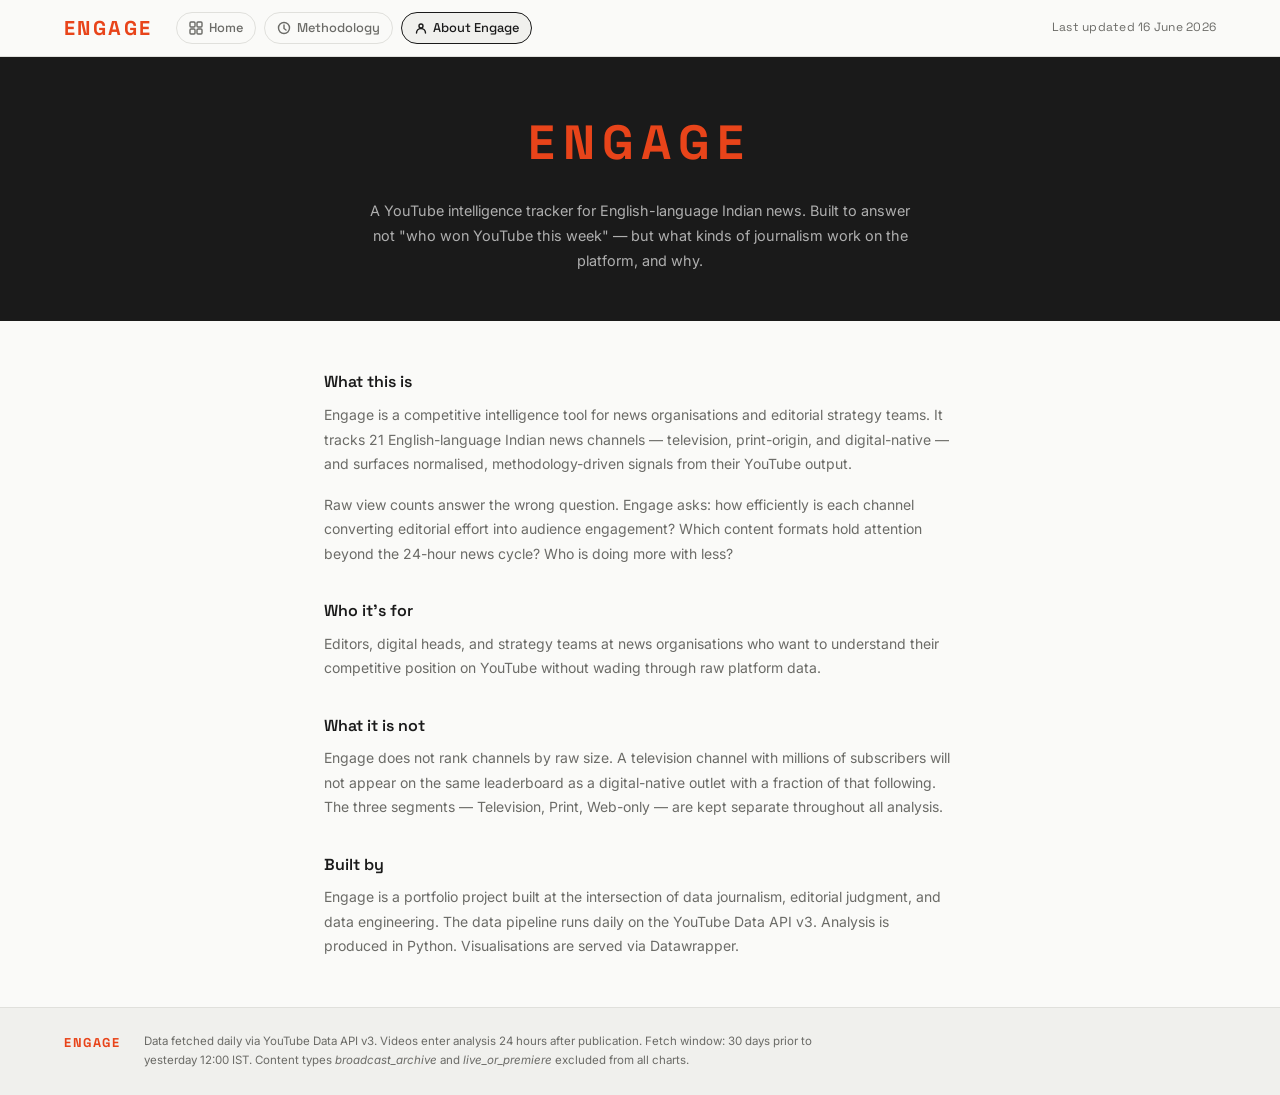
==== about.html @ f5856cd3 "Add files via upload" ====
<!DOCTYPE html>
<html lang="en">
<head>
  <meta charset="UTF-8" />
  <meta name="viewport" content="width=device-width, initial-scale=1.0" />
  <title>About — Engage</title>
  <link rel="preconnect" href="https://fonts.googleapis.com" />
  <link rel="preconnect" href="https://fonts.gstatic.com" crossorigin />
  <link href="https://fonts.googleapis.com/css2?family=Space+Grotesk:wght@400;500;600;700&family=Inter:wght@400;500;600&display=swap" rel="stylesheet" />
  <link rel="stylesheet" href="style.css" />
</head>
<body>

  <header class="site-header">
    <div class="header-inner">
      <div class="wordmark">ENGAGE</div>
      <nav class="site-nav">
        <a href="index.html" class="nav-pill">
          <svg width="14" height="14" viewBox="0 0 14 14" fill="none"><rect x="1" y="1" width="5" height="5" rx="1" stroke="currentColor" stroke-width="1.4"/><rect x="8" y="1" width="5" height="5" rx="1" stroke="currentColor" stroke-width="1.4"/><rect x="1" y="8" width="5" height="5" rx="1" stroke="currentColor" stroke-width="1.4"/><rect x="8" y="8" width="5" height="5" rx="1" stroke="currentColor" stroke-width="1.4"/></svg>
          Home
        </a>
        <a href="methodology.html" class="nav-pill">
          <svg width="14" height="14" viewBox="0 0 14 14" fill="none"><circle cx="7" cy="7" r="5.5" stroke="currentColor" stroke-width="1.4"/><path d="M7 4v3.5l2 1.5" stroke="currentColor" stroke-width="1.4" stroke-linecap="round"/></svg>
          Methodology
        </a>
        <a href="about.html" class="nav-pill active">
          <svg width="14" height="14" viewBox="0 0 14 14" fill="none"><circle cx="7" cy="5" r="2" stroke="currentColor" stroke-width="1.4"/><path d="M2.5 12c0-2.485 2.015-4.5 4.5-4.5s4.5 2.015 4.5 4.5" stroke="currentColor" stroke-width="1.4" stroke-linecap="round"/></svg>
          About Engage
        </a>
      </nav>
      <div class="last-updated">Last updated 16 June 2026</div>
    </div>
  </header>

  <div class="about-hero">
    <span class="wordmark-large">ENGAGE</span>
    <p>A YouTube intelligence tracker for English-language Indian news. Built to answer not "who won YouTube this week" — but what kinds of journalism work on the platform, and why.</p>
  </div>

  <div class="page-content">
    <h2>What this is</h2>
    <p>Engage is a competitive intelligence tool for news organisations and editorial strategy teams. It tracks 21 English-language Indian news channels — television, print-origin, and digital-native — and surfaces normalised, methodology-driven signals from their YouTube output.</p>
    <p>Raw view counts answer the wrong question. Engage asks: how efficiently is each channel converting editorial effort into audience engagement? Which content formats hold attention beyond the 24-hour news cycle? Who is doing more with less?</p>

    <h2>Who it's for</h2>
    <p>Editors, digital heads, and strategy teams at news organisations who want to understand their competitive position on YouTube without wading through raw platform data.</p>

    <h2>What it is not</h2>
    <p>Engage does not rank channels by raw size. A television channel with millions of subscribers will not appear on the same leaderboard as a digital-native outlet with a fraction of that following. The three segments — Television, Print, Web-only — are kept separate throughout all analysis.</p>

    <h2>Built by</h2>
    <p>Engage is a portfolio project built at the intersection of data journalism, editorial judgment, and data engineering. The data pipeline runs daily on the YouTube Data API v3. Analysis is produced in Python. Visualisations are served via Datawrapper.</p>
  </div>

  <footer class="site-footer">
    <div class="container footer-inner">
      <span class="footer-brand">ENGAGE</span>
      <span class="footer-note">Data fetched daily via YouTube Data API v3. Videos enter analysis 24 hours after publication. Fetch window: 30 days prior to yesterday 12:00 IST. Content types <em>broadcast_archive</em> and <em>live_or_premiere</em> excluded from all charts.</span>
    </div>
  </footer>

</body>
</html>
---- style.css ----
/* =========================================================
   ENGAGE — style.css
   Palette:
     --ink:      #1A1A1A   (primary text)
     --ground:   #FAFAF8   (page background)
     --surface:  #F0F0ED   (card / section backgrounds)
     --rule:     #E0E0DC   (dividers)
     --accent:   #E8441A   (editorial orange — signature colour)
     --tv:       #E8441A   (television segment)
     --print:    #2563EB   (print segment)
     --web:      #16A34A   (web-only segment)
     --muted:    #6B6B67   (secondary text)
   ========================================================= */

*, *::before, *::after { box-sizing: border-box; margin: 0; padding: 0; }

:root {
  --ink:     #1A1A1A;
  --ground:  #FAFAF8;
  --surface: #F0F0ED;
  --rule:    #E0E0DC;
  --accent:  #E8441A;
  --tv:      #E8441A;
  --print:   #2563EB;
  --web:     #16A34A;
  --muted:   #6B6B67;
  --font-display: 'Space Grotesk', sans-serif;
  --font-body:    'Inter', sans-serif;
  --max-w: 1200px;
  --gap: 2rem;
}

html { scroll-behavior: smooth; }

body {
  font-family: var(--font-body);
  background: var(--ground);
  color: var(--ink);
  font-size: 14px;
  line-height: 1.6;
  -webkit-font-smoothing: antialiased;
}

/* ===================== LAYOUT ===================== */
.container {
  max-width: var(--max-w);
  margin: 0 auto;
  padding: 0 1.5rem;
}

.main-grid {
  display: grid;
  grid-template-columns: 1fr 320px;
  gap: var(--gap);
  align-items: start;
  padding-top: 2rem;
  padding-bottom: 4rem;
}

@media (max-width: 900px) {
  .main-grid {
    grid-template-columns: 1fr;
  }
  .leaderboard-col {
    order: -1;
  }
}

/* ===================== HEADER ===================== */
.site-header {
  border-bottom: 1px solid var(--rule);
  background: var(--ground);
  position: sticky;
  top: 0;
  z-index: 100;
}

.header-inner {
  max-width: var(--max-w);
  margin: 0 auto;
  padding: 0.75rem 1.5rem;
  display: flex;
  align-items: center;
  gap: 1.5rem;
}

.wordmark {
  font-family: var(--font-display);
  font-size: 1.25rem;
  font-weight: 700;
  letter-spacing: 0.12em;
  color: var(--accent);
  flex-shrink: 0;
}

.site-nav {
  display: flex;
  gap: 0.5rem;
  align-items: center;
}

.nav-pill {
  display: inline-flex;
  align-items: center;
  gap: 0.35rem;
  padding: 0.3rem 0.75rem;
  border: 1px solid var(--rule);
  border-radius: 999px;
  font-family: var(--font-display);
  font-size: 0.8rem;
  font-weight: 500;
  color: var(--muted);
  text-decoration: none;
  transition: border-color 0.15s, color 0.15s, background 0.15s;
}

.nav-pill:hover {
  border-color: var(--ink);
  color: var(--ink);
}

.nav-pill.active {
  border-color: var(--ink);
  color: var(--ink);
  background: var(--surface);
}

.last-updated {
  margin-left: auto;
  font-size: 0.75rem;
  color: var(--muted);
  font-family: var(--font-display);
  letter-spacing: 0.02em;
}

/* ===================== HERO ===================== */
.hero {
  border-bottom: 1px solid var(--rule);
  padding: 1.25rem 0;
  background: var(--surface);
}

.hero-text {
  font-size: 0.875rem;
  color: var(--muted);
  max-width: 700px;
  line-height: 1.7;
}

/* ===================== CHART SECTIONS ===================== */
.chart-section {
  padding: 2rem 0;
  border-bottom: 1px solid var(--rule);
}

.chart-section:last-child {
  border-bottom: none;
}

.section-label {
  font-family: var(--font-display);
  font-size: 0.65rem;
  font-weight: 600;
  letter-spacing: 0.12em;
  text-transform: uppercase;
  color: var(--muted);
  margin-bottom: 0.4rem;
}

.section-title {
  font-family: var(--font-display);
  font-size: 1.15rem;
  font-weight: 600;
  color: var(--ink);
  margin-bottom: 0.5rem;
  line-height: 1.3;
}

.section-desc {
  font-size: 0.825rem;
  color: var(--muted);
  margin-bottom: 0.75rem;
  max-width: 560px;
  line-height: 1.65;
}

.data-note {
  font-size: 0.72rem;
  color: var(--muted);
  margin-top: 0.5rem;
  font-style: italic;
}

/* ===================== DATAWRAPPER PLACEHOLDERS ===================== */
.dw-embed {
  margin-top: 1rem;
  width: 100%;
}

.dw-embed + .dw-embed {
  margin-top: 0.75rem;
}	

.dw-embed.tall .dw-placeholder {
  min-height: 340px;
}

.dw-embed.mini .dw-placeholder {
  min-height: 120px;
  padding: 1rem 0.75rem;
}

.dw-embed iframe {
    width: 100%;
    border: none;
    display: block;
}

/* ===================== FORMULA CHIP ===================== */
.formula-chip {
  display: inline-block;
  background: var(--ink);
  color: #fff;
  padding: 0.5rem 1rem;
  border-radius: 4px;
  font-family: var(--font-display);
  font-size: 0.78rem;
  margin: 0.5rem 0 1rem;
  line-height: 1.5;
}

.formula-chip strong {
  font-weight: 700;
}

/* ===================== LEGEND ===================== */
.legend-row {
  display: flex;
  align-items: center;
  gap: 1rem;
  margin-bottom: 0.75rem;
  flex-wrap: wrap;
}

.legend-dot {
  display: inline-block;
  width: 10px;
  height: 10px;
  border-radius: 50%;
}

.legend-dot.print { background: var(--print); }
.legend-dot.web   { background: var(--web); }
.legend-dot.tv    { background: var(--tv); }

.legend-text {
  font-size: 0.75rem;
  color: var(--muted);
  font-family: var(--font-display);
  margin-left: -0.6rem;
}

/* ===================== LEADERBOARD ===================== */
.leaderboard-col {
  position: sticky;
  top: 56px;
  max-height: calc(100vh - 56px - 2rem);
  overflow-y: auto;
  scrollbar-width: thin;
  scrollbar-color: var(--rule) transparent;
}

.leaderboard-card {
  border: 1px solid var(--rule);
  border-radius: 6px;
  background: var(--ground);
  overflow: hidden;
}

.leaderboard-header {
  background: var(--ink);
  padding: 1rem 1.25rem 0.75rem;
  display: flex;
  align-items: center;
  gap: 0.75rem;
}

.trophy-icon {
  font-size: 1.1rem;
  line-height: 1;
}

.leaderboard-title {
  font-family: var(--font-display);
  font-size: 0.9rem;
  font-weight: 700;
  letter-spacing: 0.14em;
  color: #fff;
}

.lb-section {
  padding: 1rem 1.25rem;
}

.lb-section-label {
  font-family: var(--font-display);
  font-size: 0.65rem;
  font-weight: 600;
  letter-spacing: 0.1em;
  text-transform: uppercase;
  color: var(--muted);
  margin-bottom: 0.75rem;
}

.lb-segment-group {
  margin-bottom: 0.75rem;
}

.lb-segment-tag {
  display: inline-block;
  font-family: var(--font-display);
  font-size: 0.62rem;
  font-weight: 600;
  letter-spacing: 0.08em;
  text-transform: uppercase;
  padding: 0.15rem 0.5rem;
  border-radius: 3px;
  margin-bottom: 0.4rem;
  color: #fff;
}

.lb-segment-tag.tv    { background: var(--tv); }
.lb-segment-tag.print { background: var(--print); }
.lb-segment-tag.web   { background: var(--web); }

.lb-divider {
  height: 1px;
  background: var(--rule);
  margin: 0 1.25rem;
}

/* Channel universe */
.channel-universe {
  display: flex;
  flex-direction: column;
  gap: 0.75rem;
}

.channel-group-label {
  font-family: var(--font-display);
  font-size: 0.62rem;
  font-weight: 600;
  text-transform: uppercase;
  letter-spacing: 0.08em;
  margin-bottom: 0.3rem;
}

.channel-group-label.tv    { color: var(--tv); }
.channel-group-label.print { color: var(--print); }
.channel-group-label.web   { color: var(--web); }

.channel-list {
  list-style: none;
  display: flex;
  flex-wrap: wrap;
  gap: 0.3rem;
}

.channel-list li {
  font-size: 0.7rem;
  background: var(--surface);
  padding: 0.15rem 0.45rem;
  border-radius: 3px;
  color: var(--muted);
  border: 1px solid var(--rule);
}

/* ===================== FOOTER ===================== */
.site-footer {
  border-top: 1px solid var(--rule);
  padding: 1.5rem 0;
  background: var(--surface);
}

.footer-inner {
  display: flex;
  align-items: flex-start;
  gap: 1.5rem;
  flex-wrap: wrap;
}

.footer-brand {
  font-family: var(--font-display);
  font-weight: 700;
  font-size: 0.8rem;
  letter-spacing: 0.12em;
  color: var(--accent);
  flex-shrink: 0;
  padding-top: 0.1rem;
}

.footer-note {
  font-size: 0.72rem;
  color: var(--muted);
  line-height: 1.7;
  max-width: 700px;
}

/* ===================== METHODOLOGY PAGE ===================== */
.page-content {
  max-width: 680px;
  margin: 3rem auto;
  padding: 0 1.5rem;
}

.page-content h1 {
  font-family: var(--font-display);
  font-size: 2rem;
  font-weight: 700;
  margin-bottom: 0.5rem;
}

.page-content .page-sub {
  color: var(--muted);
  font-size: 0.9rem;
  margin-bottom: 2.5rem;
  border-bottom: 1px solid var(--rule);
  padding-bottom: 1.5rem;
}

.page-content h2 {
  font-family: var(--font-display);
  font-size: 1rem;
  font-weight: 600;
  margin: 2rem 0 0.5rem;
  color: var(--ink);
}

.page-content p {
  font-size: 0.875rem;
  color: var(--muted);
  line-height: 1.75;
  margin-bottom: 1rem;
}

.page-content ul {
  padding-left: 1.25rem;
  margin-bottom: 1rem;
}

.page-content ul li {
  font-size: 0.875rem;
  color: var(--muted);
  line-height: 1.75;
  margin-bottom: 0.25rem;
}

.content-type-table {
  width: 100%;
  border-collapse: collapse;
  margin: 1rem 0;
  font-size: 0.8rem;
}

.content-type-table th,
.content-type-table td {
  padding: 0.5rem 0.75rem;
  border: 1px solid var(--rule);
  text-align: left;
}

.content-type-table th {
  background: var(--surface);
  font-family: var(--font-display);
  font-weight: 600;
  font-size: 0.72rem;
  text-transform: uppercase;
  letter-spacing: 0.06em;
  color: var(--muted);
}

/* ===================== ABOUT PAGE ===================== */
.about-hero {
  background: var(--ink);
  color: #fff;
  padding: 3rem 1.5rem;
  text-align: center;
}

.about-hero .wordmark-large {
  font-family: var(--font-display);
  font-size: 3rem;
  font-weight: 700;
  letter-spacing: 0.15em;
  color: var(--accent);
  display: block;
  margin-bottom: 1rem;
}

.about-hero p {
  font-size: 0.9rem;
  color: rgba(255,255,255,0.65);
  max-width: 560px;
  margin: 0 auto;
  line-height: 1.75;
}

/* ===================== RESPONSIVE ===================== */
@media (max-width: 640px) {
  .header-inner {
    flex-wrap: wrap;
    gap: 0.75rem;
  }
  .last-updated { margin-left: 0; }
  .wordmark { font-size: 1rem; }
  .section-title { font-size: 1rem; }
}
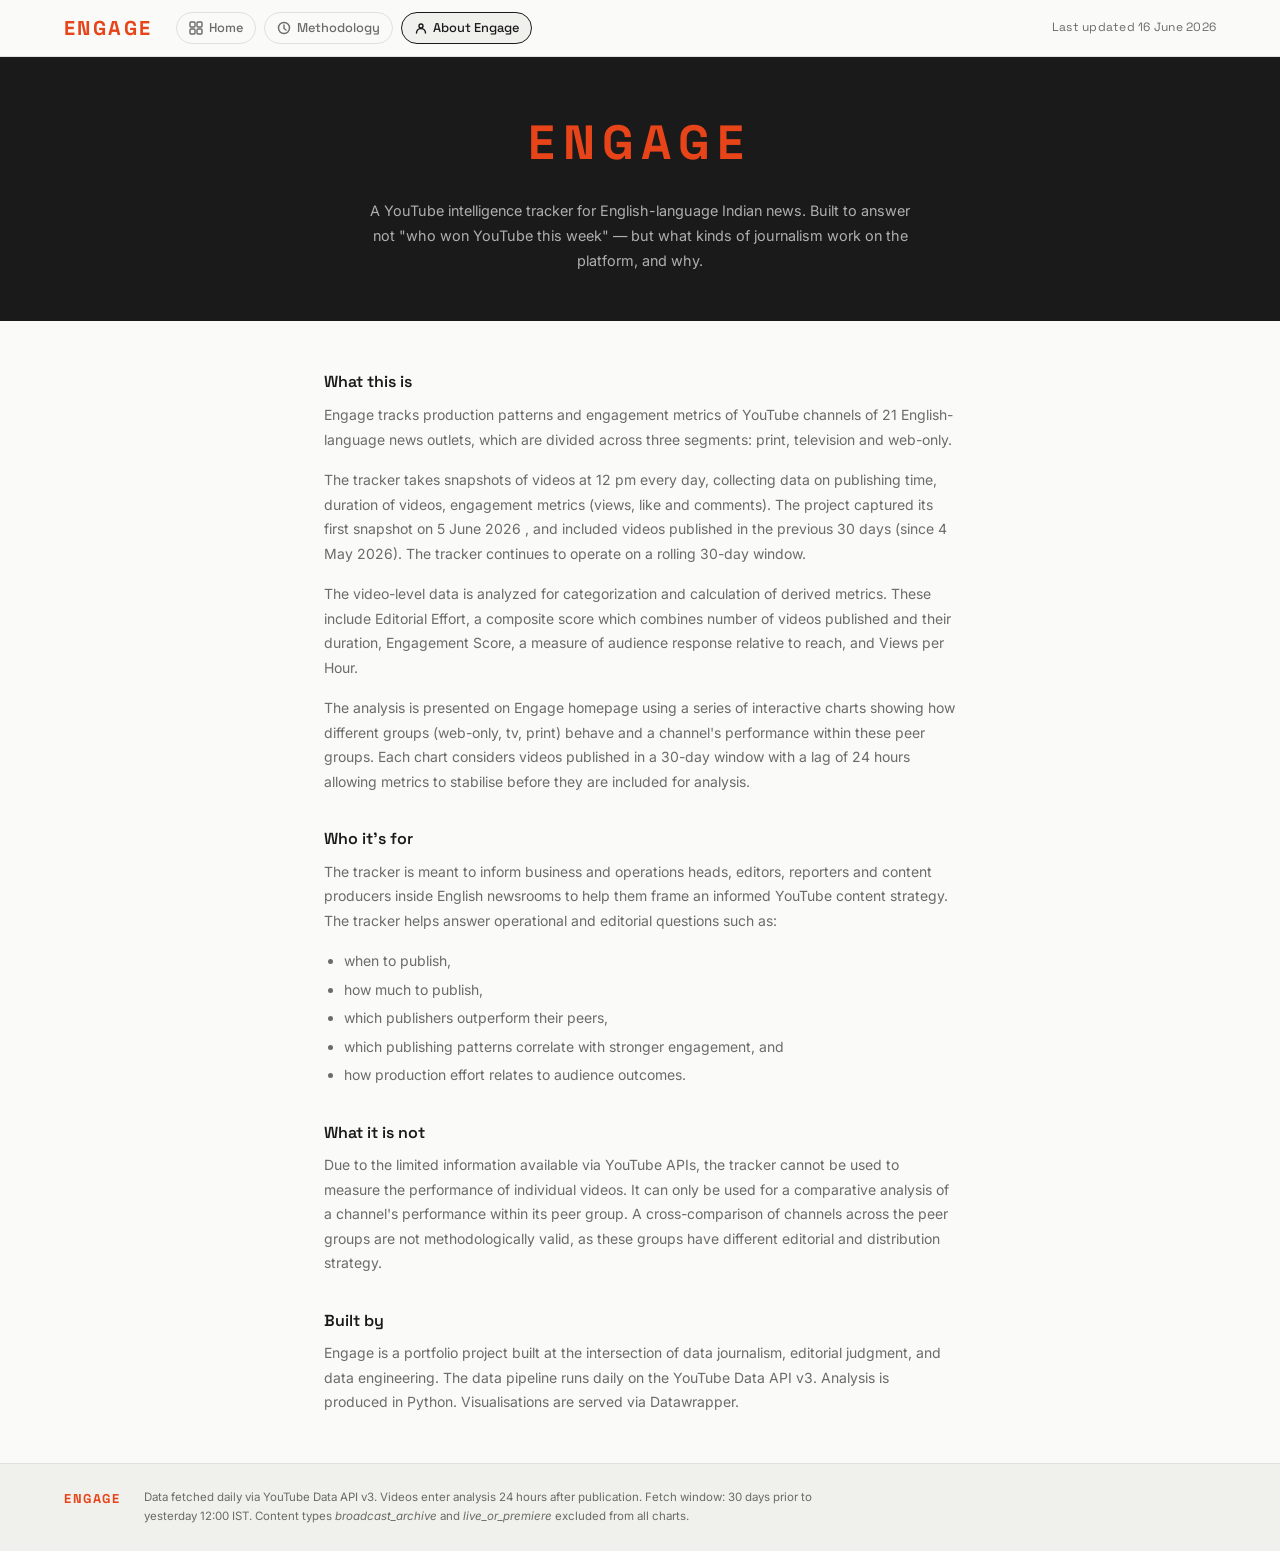
==== commit 502d61cd: "Update about.html" ====
--- a/about.html
+++ b/about.html
@@ -39,14 +39,23 @@
 
   <div class="page-content">
     <h2>What this is</h2>
-    <p>Engage is a competitive intelligence tool for news organisations and editorial strategy teams. It tracks 21 English-language Indian news channels — television, print-origin, and digital-native — and surfaces normalised, methodology-driven signals from their YouTube output.</p>
-    <p>Raw view counts answer the wrong question. Engage asks: how efficiently is each channel converting editorial effort into audience engagement? Which content formats hold attention beyond the 24-hour news cycle? Who is doing more with less?</p>
+    <p>Engage tracks production patterns and engagement metrics of YouTube channels of 21 English-language news outlets, which are divided across three segments: print, television and web-only.</p>
+    <p>The tracker takes snapshots of videos at 12 pm every day, collecting data on publishing time, duration of videos, engagement metrics (views, like and comments). The project captured its first snapshot on 5 June 2026 , and included videos published in the previous 30 days (since 4 May 2026). The tracker continues to operate on a rolling 30-day window.</p>
+    <p>The video-level data is analyzed for categorization and calculation of derived metrics. These include Editorial Effort, a composite score which combines number of videos published and their duration, Engagement Score, a measure of audience response relative to reach, and Views per Hour.</p>
+    <p>The analysis is presented on Engage homepage using a series of interactive charts showing how different groups (web-only, tv, print) behave and a channel's performance within these peer groups. Each chart considers videos published in a 30-day window with a lag of 24 hours allowing metrics to stabilise before they are included for analysis.</p>
 
     <h2>Who it's for</h2>
-    <p>Editors, digital heads, and strategy teams at news organisations who want to understand their competitive position on YouTube without wading through raw platform data.</p>
+    <p>The tracker is meant to inform business and operations heads, editors, reporters and content producers inside English newsrooms to help them frame an informed YouTube content strategy.  The tracker helps answer operational and editorial questions such as:</p>
+    <ul>
+    	<li>when to publish,</li>
+    	<li>how much to publish,</li>
+    	<li>which publishers outperform their peers,</li>
+    	<li>which publishing patterns correlate with stronger engagement, and</li>
+    	<li>how production effort relates to audience outcomes.</li>
+    </ul>
 
     <h2>What it is not</h2>
-    <p>Engage does not rank channels by raw size. A television channel with millions of subscribers will not appear on the same leaderboard as a digital-native outlet with a fraction of that following. The three segments — Television, Print, Web-only — are kept separate throughout all analysis.</p>
+    <p>Due to the limited information available via YouTube APIs, the tracker cannot be used to measure the performance of individual videos. It can only be used for a comparative analysis of a channel's performance within its peer group. A cross-comparison of channels across the peer groups are not methodologically valid, as these groups have different editorial and distribution strategy.</p>
 
     <h2>Built by</h2>
     <p>Engage is a portfolio project built at the intersection of data journalism, editorial judgment, and data engineering. The data pipeline runs daily on the YouTube Data API v3. Analysis is produced in Python. Visualisations are served via Datawrapper.</p>
--- a/style.css
+++ b/style.css
@@ -143,8 +143,10 @@
 .hero-text {
   font-size: 0.875rem;
   color: var(--muted);
-  max-width: 700px;
   line-height: 1.7;
+}
+.engage-highlight {
+    color: #E8441A;
 }
 
 /* ===================== CHART SECTIONS ===================== */
@@ -180,7 +182,6 @@
   font-size: 0.825rem;
   color: var(--muted);
   margin-bottom: 0.75rem;
-  max-width: 560px;
   line-height: 1.65;
 }
 
@@ -195,79 +196,27 @@
 .dw-embed {
   margin-top: 1rem;
   width: 100%;
-}
-
-.dw-embed + .dw-embed {
-  margin-top: 0.75rem;
+  position: relative;
+}
+
+/* Proper spacing rules when embedding multiple charts in a row */
+.chart-section .dw-embed + .dw-embed {
+  margin-top: 1.5rem;
 }	
 
-.dw-embed.tall .dw-placeholder {
-  min-height: 340px;
-}
-
-.dw-embed.mini .dw-placeholder {
-  min-height: 120px;
-  padding: 1rem 0.75rem;
-}
-
+/* Safety display for charts that are failing to trigger the script height */
 .dw-embed iframe {
-    width: 100%;
-    border: none;
-    display: block;
-}
-
-/* ===================== FORMULA CHIP ===================== */
-.formula-chip {
-  display: inline-block;
-  background: var(--ink);
-  color: #fff;
-  padding: 0.5rem 1rem;
-  border-radius: 4px;
-  font-family: var(--font-display);
-  font-size: 0.78rem;
-  margin: 0.5rem 0 1rem;
-  line-height: 1.5;
-}
-
-.formula-chip strong {
-  font-weight: 700;
-}
-
-/* ===================== LEGEND ===================== */
-.legend-row {
-  display: flex;
-  align-items: center;
-  gap: 1rem;
-  margin-bottom: 0.75rem;
-  flex-wrap: wrap;
-}
-
-.legend-dot {
-  display: inline-block;
-  width: 10px;
-  height: 10px;
-  border-radius: 50%;
-}
-
-.legend-dot.print { background: var(--print); }
-.legend-dot.web   { background: var(--web); }
-.legend-dot.tv    { background: var(--tv); }
-
-.legend-text {
-  font-size: 0.75rem;
-  color: var(--muted);
-  font-family: var(--font-display);
-  margin-left: -0.6rem;
+  min-height: 450px; /* Forces a baseline visibility so they never collapse to 0px */
+  width: 100% !important;
+  border: none;
+  display: block;
+  visibility: visible !important;
+  opacity: 1 !important;
 }
 
 /* ===================== LEADERBOARD ===================== */
 .leaderboard-col {
-  position: sticky;
-  top: 56px;
-  max-height: calc(100vh - 56px - 2rem);
-  overflow-y: auto;
-  scrollbar-width: thin;
-  scrollbar-color: var(--rule) transparent;
+  overflow: visible;
 }
 
 .leaderboard-card {
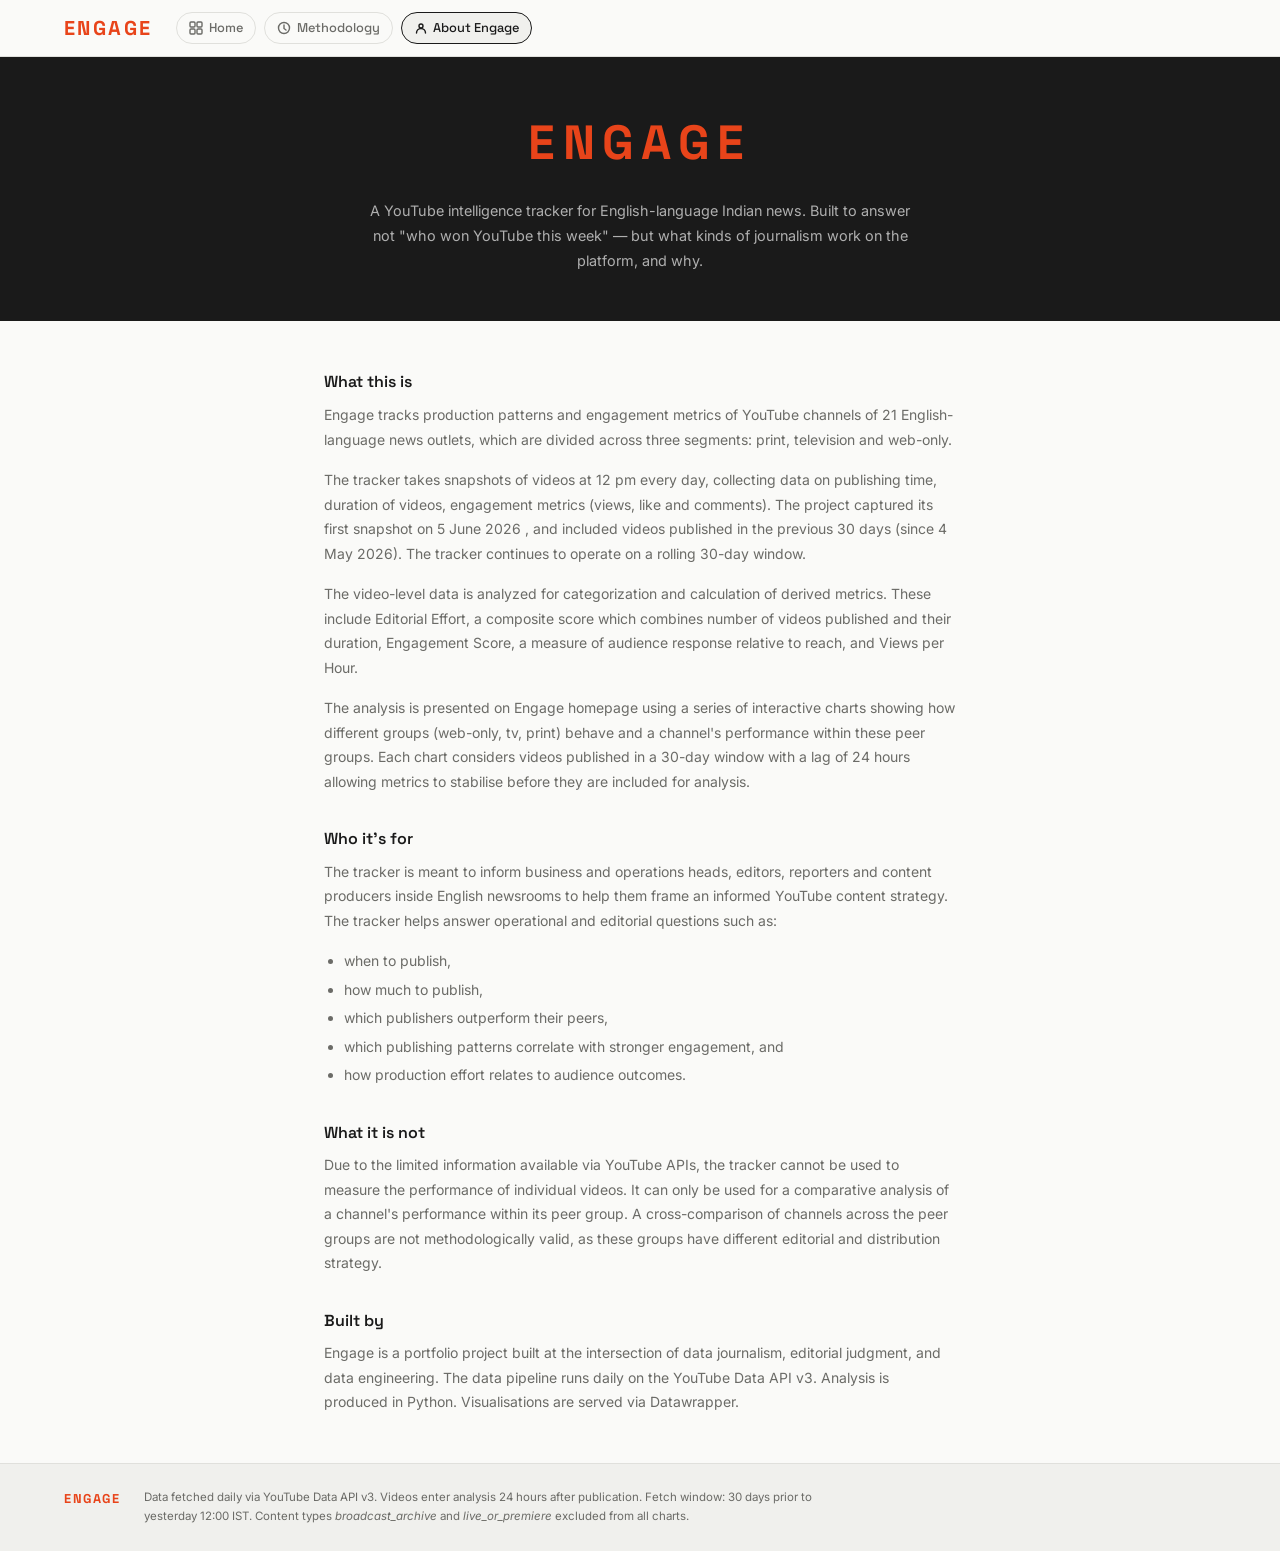
==== commit 11b3496d: "Update about.html" ====
--- a/about.html
+++ b/about.html
@@ -28,7 +28,6 @@
           About Engage
         </a>
       </nav>
-      <div class="last-updated">Last updated 16 June 2026</div>
     </div>
   </header>
 
